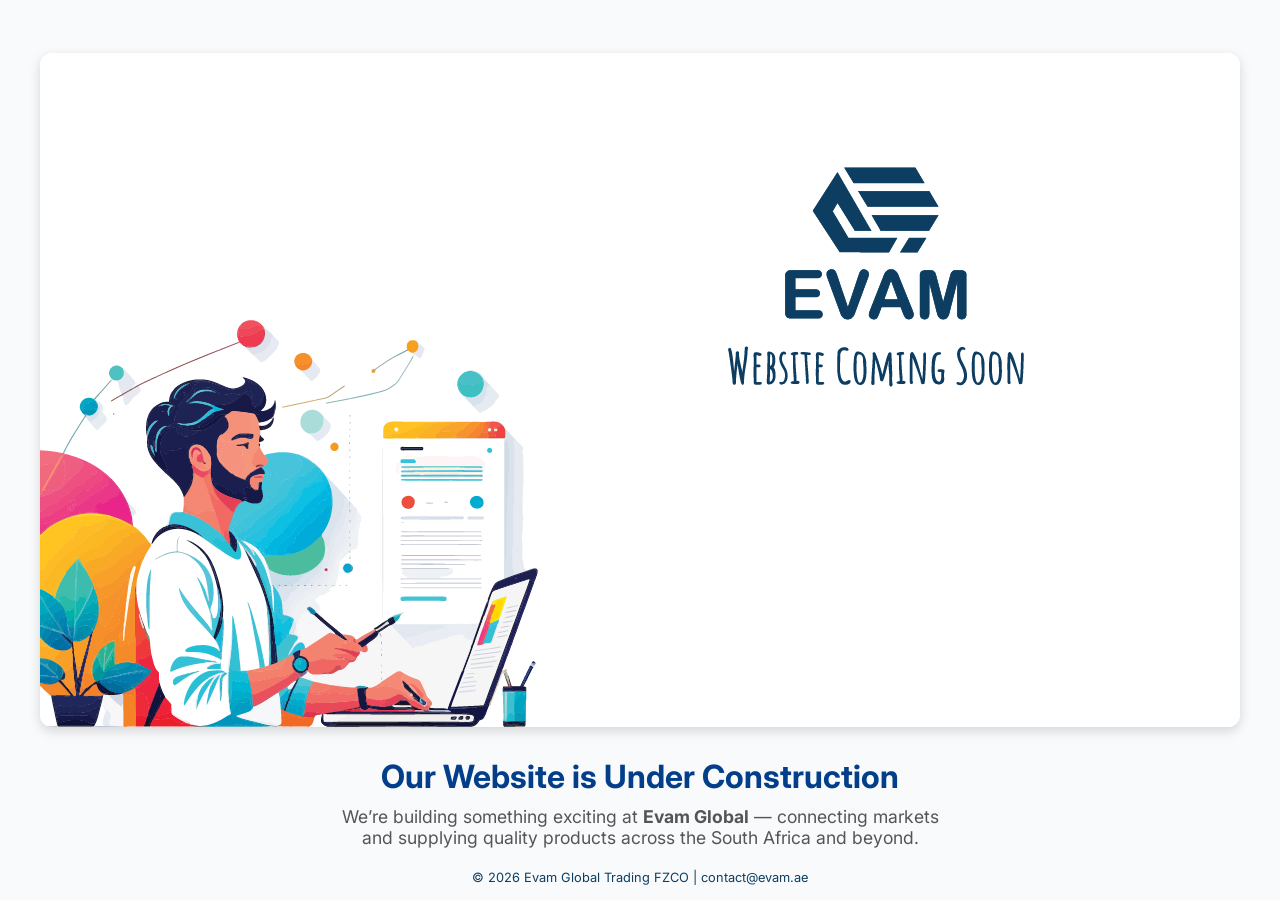
==== index.html @ 43807819 "Intial Commit" ====
<!DOCTYPE html>
<html lang="en">
<head>
  <meta charset="UTF-8">
  <meta name="viewport" content="width=device-width, initial-scale=1.0">
  <title>Evam Global | Website Under Construction</title>
  <meta name="description" content="Evam Global Trading LLC – A UAE-based company connecting global markets in household essentials, pet supplies, quartz materials, and smart learning solutions. Website coming soon.">
  <link href="https://fonts.googleapis.com/css2?family=Inter:wght@400;600;700&display=swap" rel="stylesheet">
  <style>
    * {
      margin: 0;
      padding: 0;
      box-sizing: border-box;
      font-family: 'Inter', sans-serif;
    }
    body, html {
      height: 100%;
      background-color: #f9fafb;
    }
    .container {
      display: flex;
      flex-direction: column;
      justify-content: center;
      align-items: center;
      height: 100%;
      text-align: center;
      padding: 20px;
    }
    .container img {
      max-width: 100%;
      height: auto;
      border-radius: 12px;
      box-shadow: 0 4px 12px rgba(0,0,0,0.15);
    }
    h1 {
      font-size: 2rem;
      color: #023e8a;
      margin-top: 30px;
      font-weight: 700;
    }
    p {
      font-size: 1.1rem;
      color: #555;
      margin-top: 10px;
      max-width: 600px;
    }
    footer {
      position: relative;
      bottom: 40px;
      width: 100%;
      text-align: center;
      color: #0d3e62;
      font-size: 0.8rem;
margin-top: 10px;		
    }
  </style>
</head>
<body>
  <div class="container">
    <img src="evam.png" alt="Evam Global Coming Soon">
    <h1>Our Website is Under Construction</h1>
    <p>We’re building something exciting at <strong>Evam Global</strong> — connecting markets and supplying quality products across the South Africa and beyond.</p>
  </div>
  <footer>
    © 2026 Evam Global Trading FZCO | contact@evam.ae
  </footer>
</body>
</html>
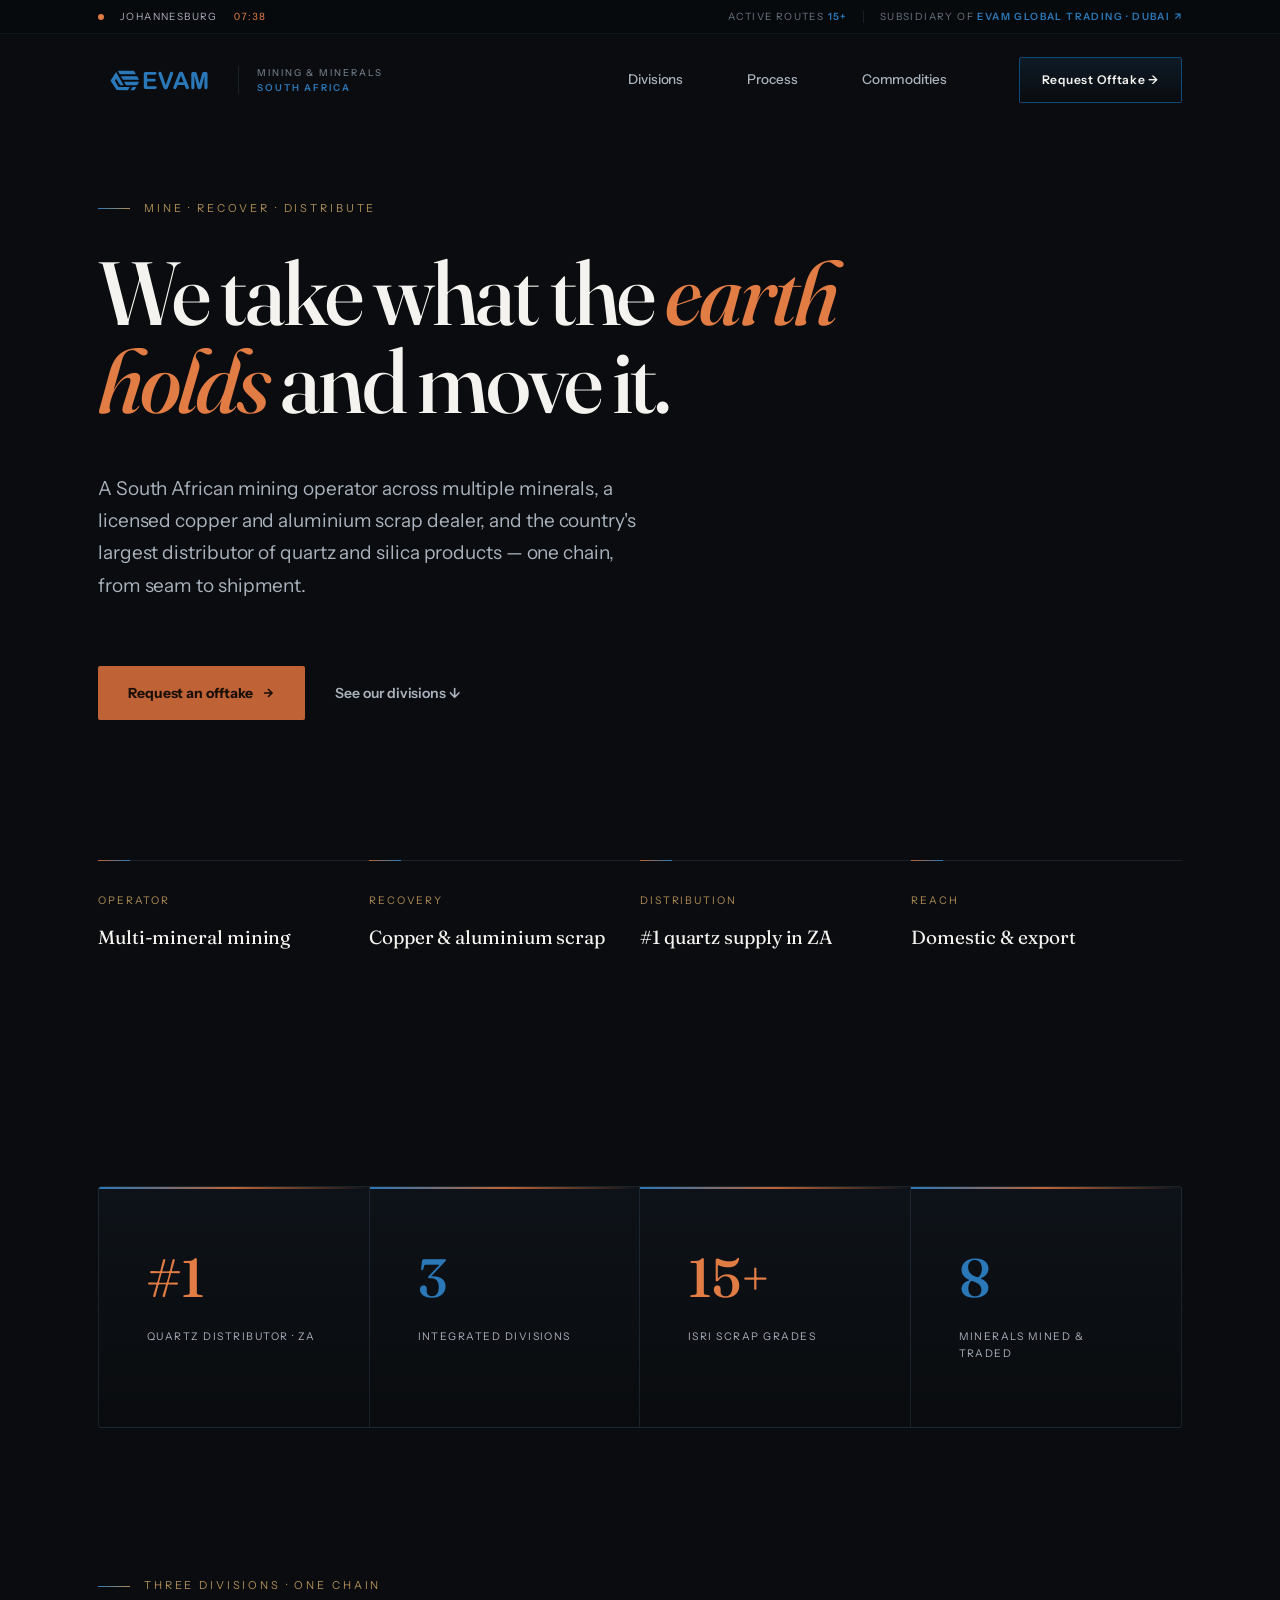
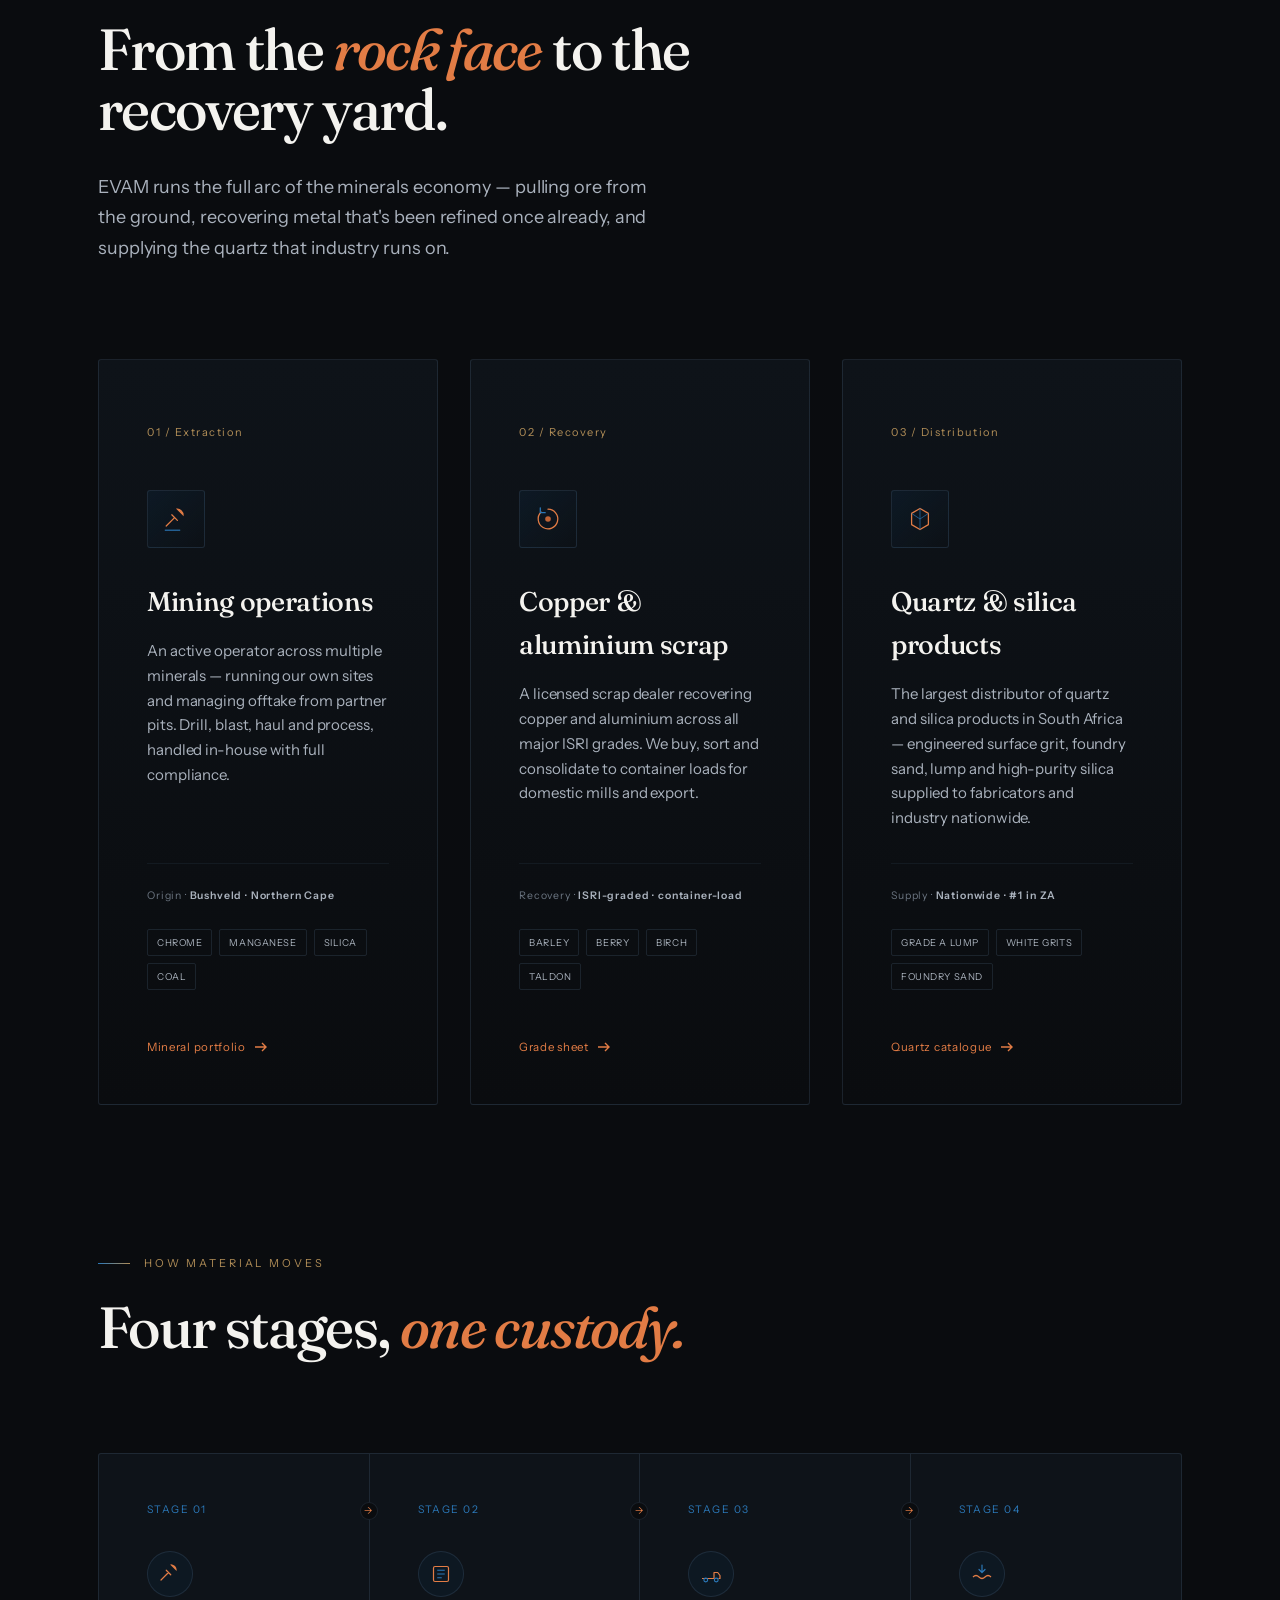
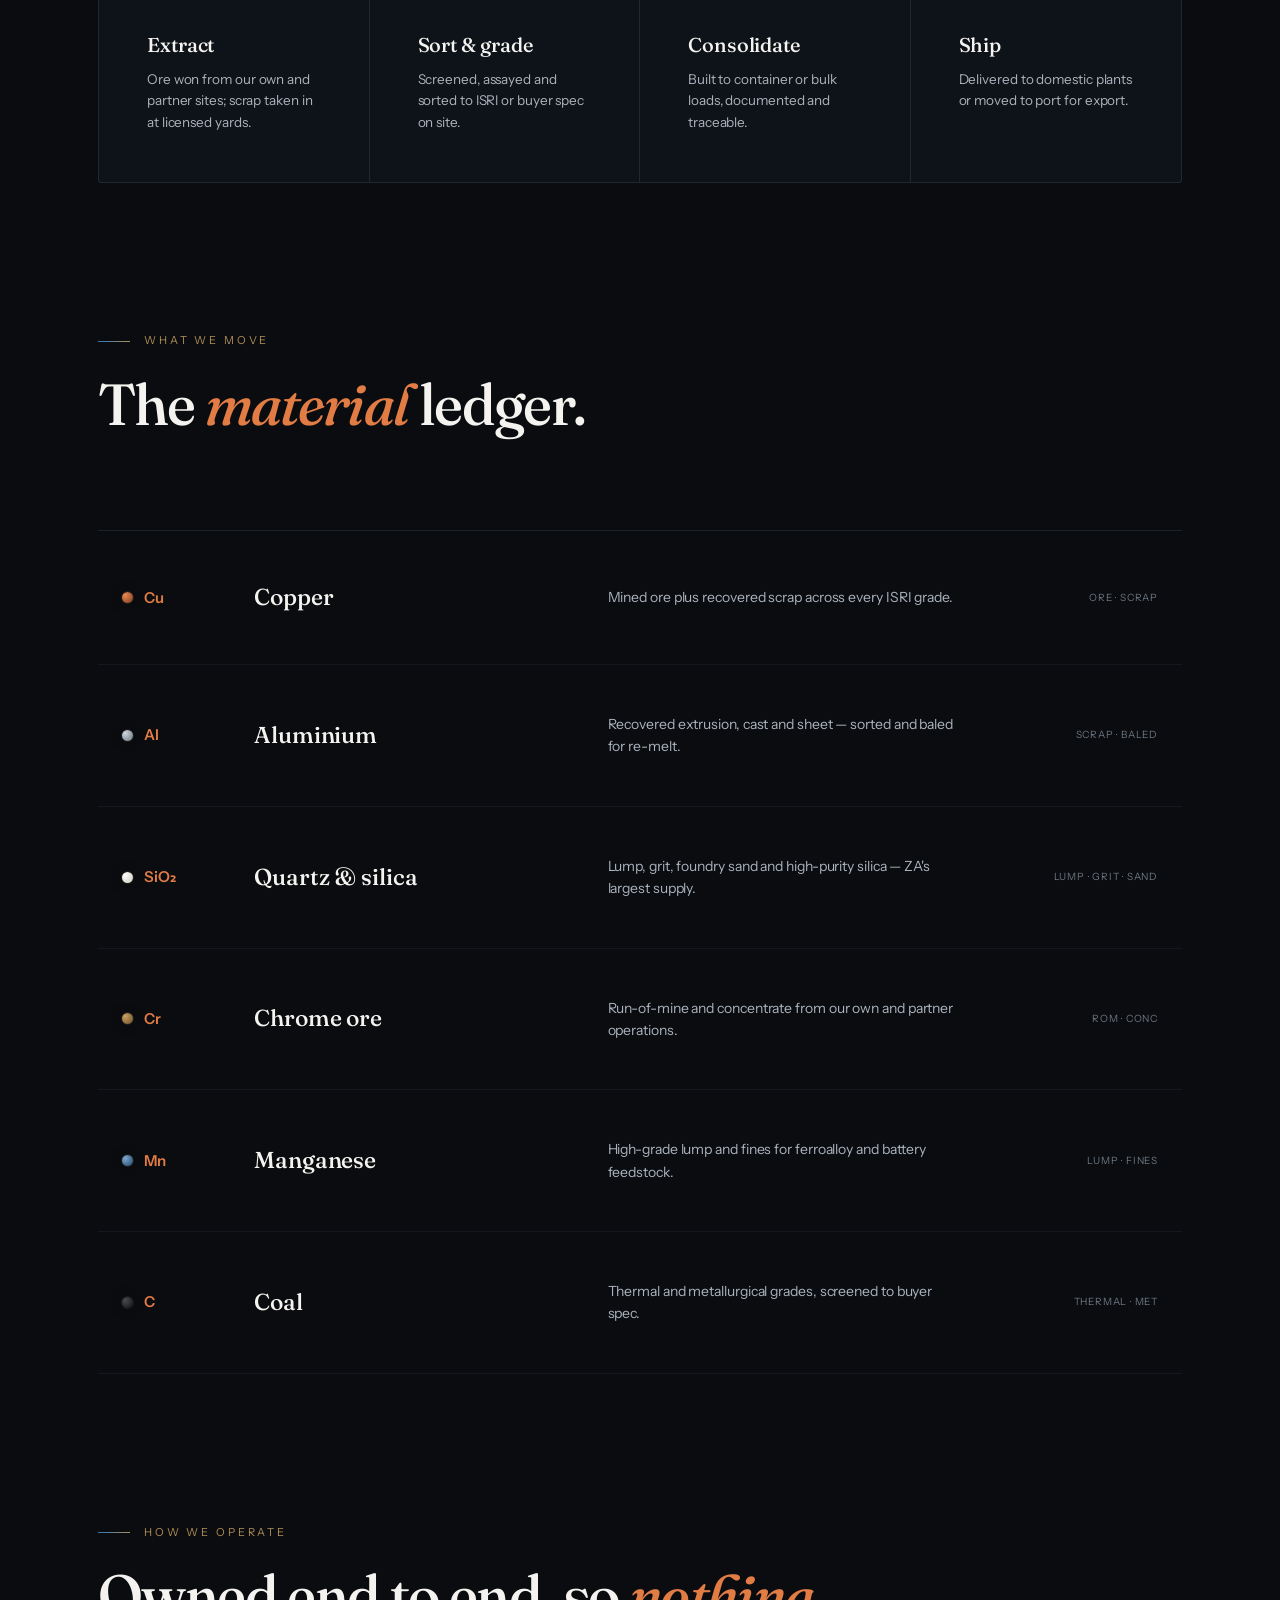
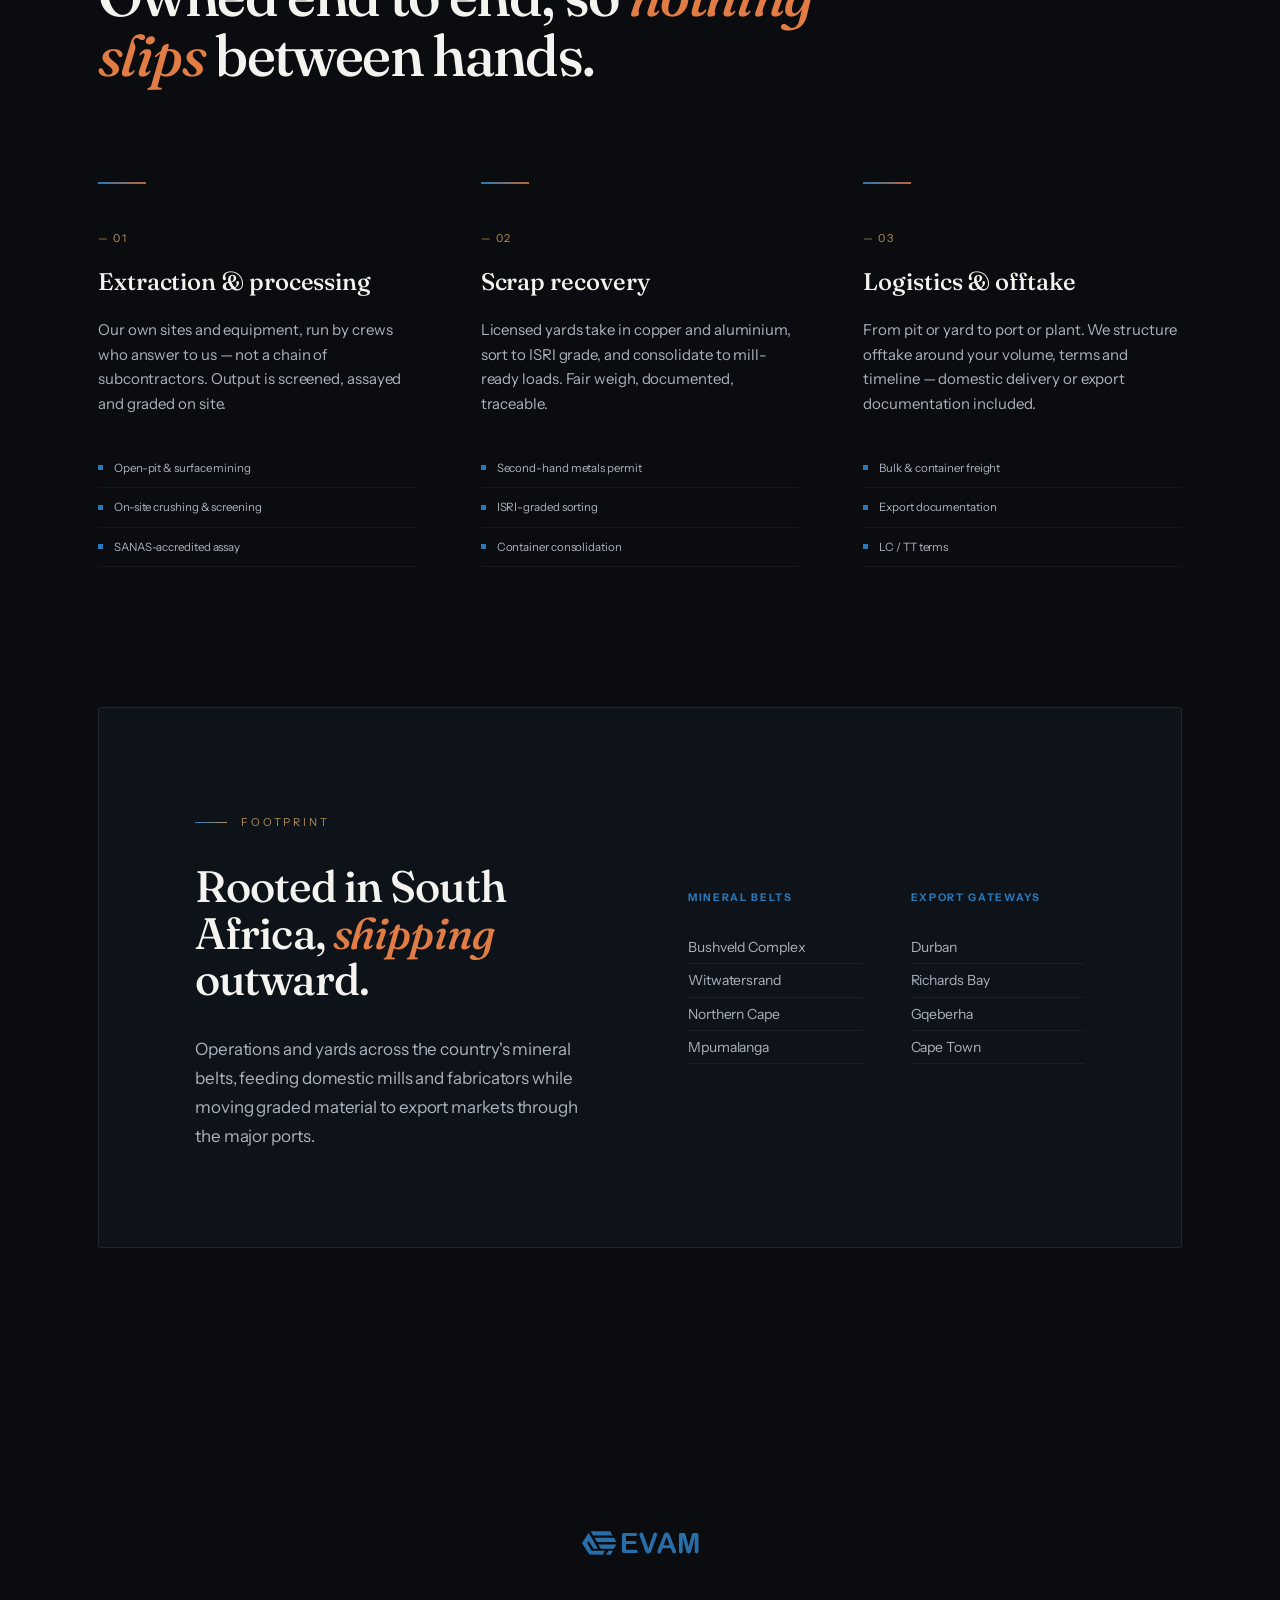
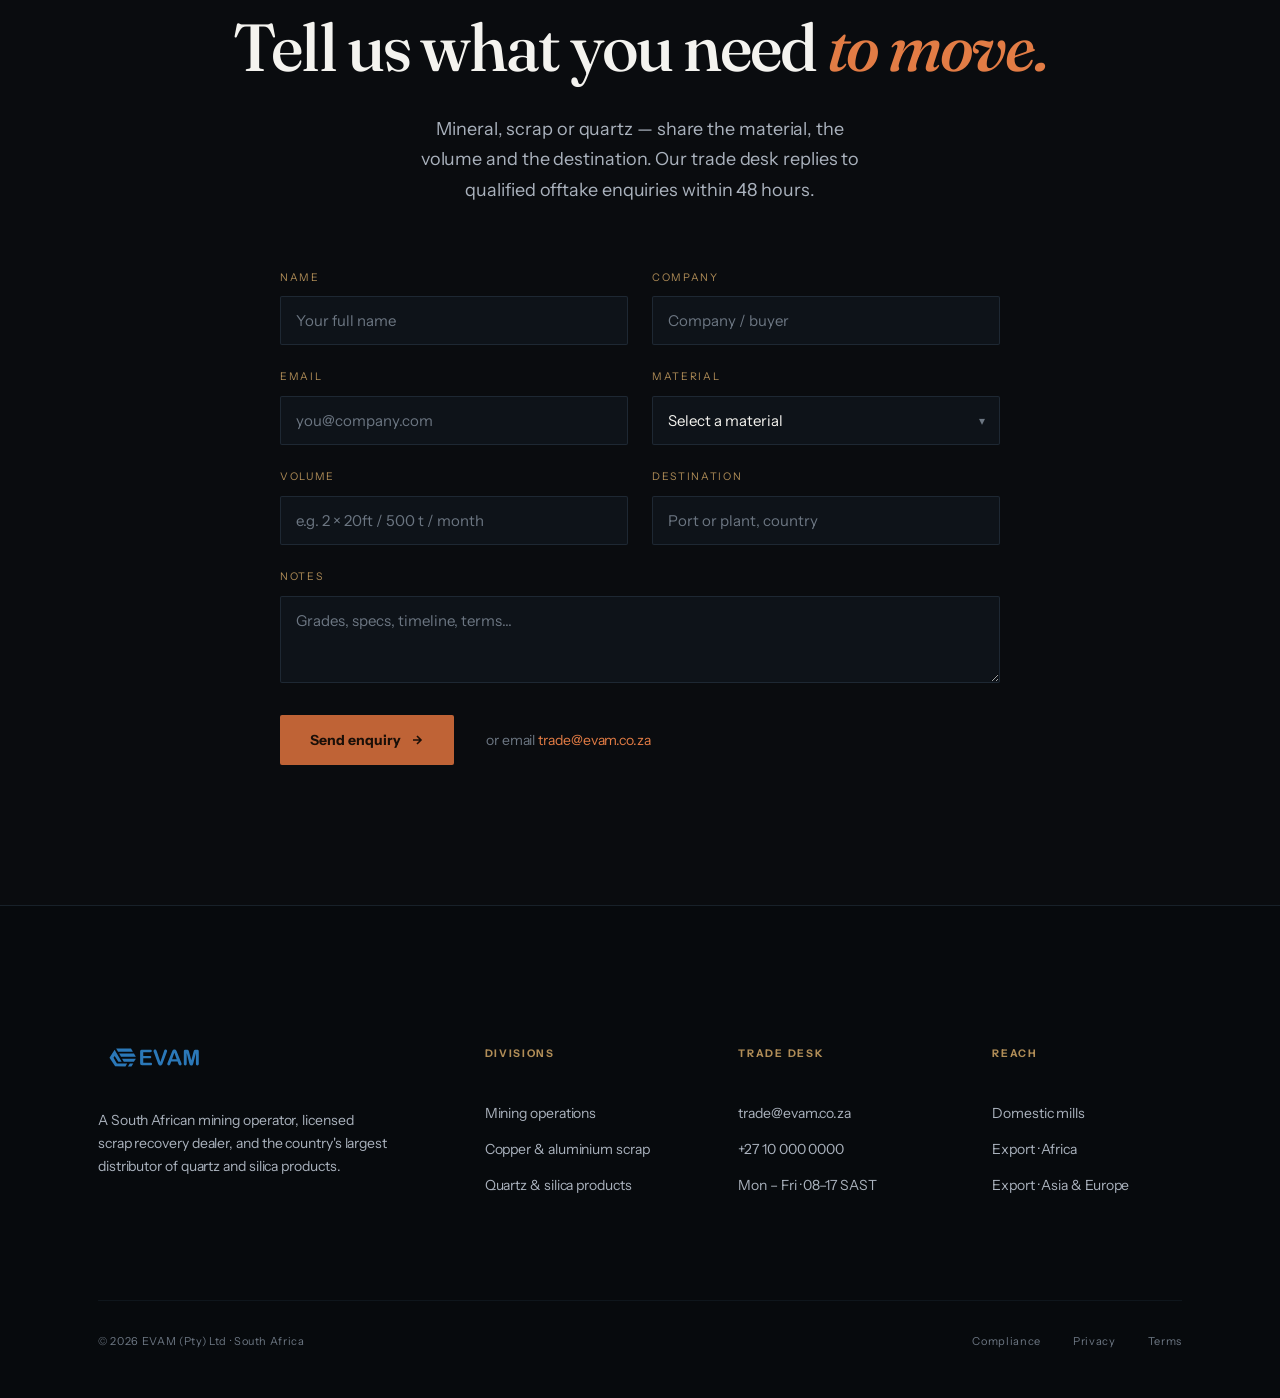
==== commit df7c98bd: "Added Code Given By Sunny" ====
--- a/index.html
+++ b/index.html
@@ -1,68 +1,603 @@
 <!DOCTYPE html>
 <html lang="en">
 <head>
-  <meta charset="UTF-8">
-  <meta name="viewport" content="width=device-width, initial-scale=1.0">
-  <title>Evam Global | Website Under Construction</title>
-  <meta name="description" content="Evam Global Trading LLC – A UAE-based company connecting global markets in household essentials, pet supplies, quartz materials, and smart learning solutions. Website coming soon.">
-  <link href="https://fonts.googleapis.com/css2?family=Inter:wght@400;600;700&display=swap" rel="stylesheet">
-  <style>
-    * {
-      margin: 0;
-      padding: 0;
-      box-sizing: border-box;
-      font-family: 'Inter', sans-serif;
-    }
-    body, html {
-      height: 100%;
-      background-color: #f9fafb;
-    }
-    .container {
-      display: flex;
-      flex-direction: column;
-      justify-content: center;
-      align-items: center;
-      height: 100%;
-      text-align: center;
-      padding: 20px;
-    }
-    .container img {
-      max-width: 100%;
-      height: auto;
-      border-radius: 12px;
-      box-shadow: 0 4px 12px rgba(0,0,0,0.15);
-    }
-    h1 {
-      font-size: 2rem;
-      color: #023e8a;
-      margin-top: 30px;
-      font-weight: 700;
-    }
-    p {
-      font-size: 1.1rem;
-      color: #555;
-      margin-top: 10px;
-      max-width: 600px;
-    }
-    footer {
-      position: relative;
-      bottom: 40px;
-      width: 100%;
-      text-align: center;
-      color: #0d3e62;
-      font-size: 0.8rem;
-margin-top: 10px;		
-    }
-  </style>
+<meta charset="UTF-8">
+<meta name="viewport" content="width=device-width, initial-scale=1.0">
+<meta name="description" content="EVAM — a South African mining operator across multiple minerals, copper & aluminium scrap dealer, and the country's largest distributor of quartz and silica products.">
+<title>EVAM — Earth, extracted. South African mining & minerals.</title>
+<link rel="preconnect" href="https://fonts.googleapis.com">
+<link rel="preconnect" href="https://fonts.gstatic.com" crossorigin>
+<link href="https://fonts.googleapis.com/css2?family=Instrument+Sans:ital,wght@0,400;0,500;0,600;0,700;1,400;1,500&family=Fraunces:ital,opsz,wght@0,9..144,400;0,9..144,500;0,9..144,600;1,9..144,400;1,9..144,500&display=swap" rel="stylesheet">
+<style>
+  :root{
+    --pitch:#0a0c0f;
+    --seam:#0e1319;
+    --seam-2:#121922;
+    --rock:#1b2530;
+    --navy:#0e4a7a;
+    --navy-bright:#2b78b8;
+    --navy-deep:#083860;
+    --copper:#bf6336;
+    --copper-bright:#e27c45;
+    --quartz:#f4f3ef;
+    --quartz-dim:#aab2bd;
+    --quartz-faint:#6c7682;
+    --gold:#b08d57;
+    --line:rgba(120,160,200,.15);
+    --line-soft:rgba(120,160,200,.08);
+    --s1:8px;--s2:16px;--s3:24px;--s4:32px;--s5:48px;--s6:64px;--s7:96px;--s8:140px;--s9:200px;
+    --rail:48px;--maxw:1180px;
+  }
+  *{margin:0;padding:0;box-sizing:border-box}
+  html{scroll-behavior:smooth;-webkit-text-size-adjust:100%}
+  body{
+    background:var(--pitch);color:var(--quartz);
+    font-family:'Instrument Sans',sans-serif;font-size:17px;line-height:1.6;letter-spacing:-.005em;
+    -webkit-font-smoothing:antialiased;overflow-x:hidden;
+  }
+  a{color:inherit;text-decoration:none}
+  ::selection{background:var(--copper);color:var(--pitch)}
+  .wrap{max-width:var(--maxw);margin:0 auto;padding:0 var(--rail)}
+  :focus-visible{outline:2px solid var(--navy-bright);outline-offset:3px}
+  .eyebrow{font-family:'Instrument Sans',sans-serif;font-size:11px;letter-spacing:.26em;text-transform:uppercase;color:var(--gold);display:inline-flex;align-items:center;gap:14px}
+  .eyebrow::before{content:"";width:32px;height:1px;background:linear-gradient(90deg,var(--navy-bright),var(--gold))}
+
+  /* ===== TOP STATUS BAR (echoes parent) ===== */
+  .statusbar{position:fixed;inset:0 0 auto 0;z-index:101;height:34px;background:#070a0d;border-bottom:1px solid var(--line-soft);display:flex;align-items:center}
+  .statusbar .wrap{display:flex;align-items:center;justify-content:space-between;width:100%}
+  .sb-l,.sb-r{display:flex;align-items:center;gap:var(--s2);font-family:'Instrument Sans',sans-serif;font-size:10px;letter-spacing:.14em;text-transform:uppercase;color:var(--quartz-faint)}
+  .sb-l .loc{color:var(--quartz-dim)}
+  .sb-l .clock{color:var(--copper-bright);letter-spacing:.1em;font-variant-numeric:tabular-nums;min-width:44px}
+  .sb-l .tz{color:var(--quartz-faint)}
+  .sb-l .dotlive{width:6px;height:6px;border-radius:50%;background:var(--copper-bright);box-shadow:0 0 0 0 rgba(226,124,69,.6);animation:pulse 2.4s infinite}
+  @keyframes pulse{0%{box-shadow:0 0 0 0 rgba(226,124,69,.5)}70%{box-shadow:0 0 0 6px rgba(226,124,69,0)}100%{box-shadow:0 0 0 0 rgba(226,124,69,0)}}
+  .sb-r b{color:var(--navy-bright);font-weight:600}
+  .sb-r .sep{width:1px;height:12px;background:var(--line)}
+  .sb-parent a{color:var(--quartz-dim);transition:color .2s}
+  .sb-parent a:hover{color:var(--copper-bright)}
+
+  /* ===== HEADER ===== */
+  header{position:fixed;inset:34px 0 auto 0;z-index:100;transition:background .4s,border-color .4s,box-shadow .4s;border-bottom:1px solid transparent}
+  header.scrolled{background:rgba(10,12,15,.7);backdrop-filter:blur(20px) saturate(140%);border-bottom-color:var(--line);box-shadow:0 8px 40px rgba(0,0,0,.4)}
+  .nav{display:flex;align-items:center;justify-content:space-between;height:92px}
+  .logo{display:flex;align-items:center;gap:18px}
+  .logo img,.logo .evam-logo{height:25px;width:auto;display:block;color:var(--navy-bright)}
+  .logo .divider{width:1px;height:28px;background:var(--line)}
+  .logo .tag{font-family:'Instrument Sans',sans-serif;font-size:9.5px;font-weight:500;color:var(--quartz-faint);letter-spacing:.2em;text-transform:uppercase;line-height:1.6}
+  .logo .tag b{color:var(--navy-bright);font-weight:600}
+  nav.links{display:flex;align-items:center;gap:var(--s6)}
+  nav.links a:not(.quote-btn){font-size:13.5px;font-weight:500;color:var(--quartz-dim);transition:color .2s;position:relative;padding:6px 0}
+  nav.links a:not(.quote-btn)::after{content:"";position:absolute;left:0;bottom:0;width:0;height:1.5px;background:linear-gradient(90deg,var(--navy-bright),var(--copper));transition:width .28s cubic-bezier(.2,.7,.2,1)}
+  nav.links a:not(.quote-btn):hover{color:var(--quartz)}
+  nav.links a:not(.quote-btn):hover::after{width:100%}
+  .quote-btn{margin-left:var(--s1);border:1px solid var(--navy);color:var(--quartz);background:linear-gradient(180deg,rgba(43,120,184,.14),transparent);padding:12px 22px;font-size:12px;font-weight:600;font-family:'Instrument Sans',sans-serif;letter-spacing:.06em;border-radius:2px;transition:all .25s}
+  .quote-btn:hover{border-color:var(--navy-bright);background:var(--navy);box-shadow:0 6px 26px rgba(14,74,122,.45)}
+  .burger{display:none;flex-direction:column;gap:5px;cursor:pointer;background:none;border:0;padding:8px}
+  .burger span{width:25px;height:2px;background:var(--quartz);transition:.3s}
+
+  /* ===== HERO ===== */
+  .hero{position:relative;padding:calc(126px + var(--s6)) 0 var(--s7);min-height:88vh;display:flex;align-items:center}
+  .hero .wrap{width:100%}
+  .hero-inner{max-width:900px}
+  h1.hero-title{font-family:'Fraunces',serif;font-weight:500;font-size:clamp(50px,7vw,104px);line-height:.98;letter-spacing:-.032em;margin-top:var(--s4);max-width:14ch}
+  h1.hero-title em{font-style:italic;color:var(--copper-bright)}
+  .hero-sub{margin-top:var(--s5);max-width:560px;color:var(--quartz-dim);font-size:19px;line-height:1.7}
+  .hero-cta{display:flex;gap:var(--s3);margin-top:var(--s6);flex-wrap:wrap;align-items:center}
+  .btn-solid{background:var(--copper);color:#1a0f08;padding:16px 30px;font-weight:700;font-size:14px;border-radius:2px;transition:.25s;display:inline-flex;gap:9px;align-items:center}
+  .btn-solid:hover{background:var(--copper-bright);transform:translateY(-2px);box-shadow:0 14px 34px rgba(191,99,54,.32)}
+  .btn-ghost{padding:16px 6px;font-weight:600;font-size:14px;color:var(--quartz-dim);transition:.25s}
+  .btn-ghost:hover{color:var(--quartz)}
+
+  /* ===== HERO META STRIP ===== */
+  .hero-meta{display:grid;grid-template-columns:repeat(4,1fr);gap:0;margin-top:var(--s8);border-top:1px solid var(--line)}
+  .hero-meta .hm{padding:var(--s4) var(--s4) 0 0;position:relative}
+  .hero-meta .hm::before{content:"";position:absolute;top:-1px;left:0;width:32px;height:1px;background:linear-gradient(90deg,var(--copper),var(--navy-bright))}
+  .hero-meta .hm-k{display:block;font-family:'Instrument Sans',sans-serif;font-size:10.5px;letter-spacing:.18em;text-transform:uppercase;color:var(--gold);margin-bottom:var(--s2)}
+  .hero-meta .hm-v{display:block;font-family:'Fraunces',serif;font-size:19px;color:var(--quartz);line-height:1.25}
+
+  /* ===== SECTION SYSTEM ===== */
+  section.block{padding:var(--s8) 0}
+  .sec-head{max-width:760px;margin-bottom:var(--s7)}
+  .sec-title{font-family:'Fraunces',serif;font-weight:500;font-size:clamp(34px,4.6vw,58px);line-height:1.04;letter-spacing:-.028em;margin-top:var(--s3)}
+  .sec-title em{font-style:italic;color:var(--copper-bright)}
+  .sec-intro{max-width:580px;color:var(--quartz-dim);margin-top:var(--s4);font-size:18px;line-height:1.7}
+
+  /* ===== STATS ===== */
+  .stats{display:grid;grid-template-columns:repeat(4,1fr);border:1px solid var(--line);border-radius:3px;overflow:hidden;background:linear-gradient(180deg,var(--seam),transparent)}
+  .stat{padding:var(--s6) var(--s5);border-right:1px solid var(--line);position:relative;overflow:hidden}
+  .stat:last-child{border-right:0}
+  .stat::after{content:"";position:absolute;left:0;top:0;width:100%;height:2px;background:linear-gradient(90deg,var(--navy-bright),var(--copper),transparent);transform:scaleX(0);transform-origin:left;transition:transform .7s}
+  .stat.in::after{transform:scaleX(1)}
+  .stat .n{font-family:'Fraunces',serif;font-size:54px;font-weight:500;line-height:1}
+  .stat:nth-child(odd) .n{color:var(--copper-bright)}
+  .stat:nth-child(even) .n{color:var(--navy-bright)}
+  .stat .lbl{font-family:'Instrument Sans',sans-serif;font-size:10.5px;letter-spacing:.14em;text-transform:uppercase;color:var(--quartz-dim);margin-top:var(--s3)}
+
+  /* ===== DIVISIONS ===== */
+  .divisions{display:grid;grid-template-columns:repeat(3,1fr);gap:var(--s4)}
+  .division{background:linear-gradient(180deg,var(--seam),var(--pitch));border:1px solid var(--line);border-radius:3px;padding:var(--s6) var(--s5) var(--s5);position:relative;transition:transform .4s,border-color .4s;display:flex;flex-direction:column;overflow:hidden}
+  .division>*{position:relative;z-index:1}
+  .division::before{content:"";position:absolute;inset:0;background:radial-gradient(circle at 82% -10%,rgba(14,74,122,.2),transparent 58%);opacity:0;transition:opacity .45s;z-index:0}
+  .division:hover{transform:translateY(-6px);border-color:rgba(43,120,184,.42)}
+  .division:hover::before{opacity:1}
+  .division .idx{font-family:'Instrument Sans',sans-serif;font-size:11px;color:var(--gold);letter-spacing:.14em}
+  .division .icon{margin:var(--s5) 0 var(--s4);width:58px;height:58px;border:1px solid var(--line);border-radius:3px;display:flex;align-items:center;justify-content:center;background:linear-gradient(135deg,rgba(14,74,122,.14),transparent)}
+  .division h3{font-family:'Fraunces',serif;font-weight:500;font-size:27px;letter-spacing:-.012em;margin-bottom:var(--s2)}
+  .division p{color:var(--quartz-dim);font-size:15px;flex:1;line-height:1.65}
+  .division .meta{margin-top:var(--s4);font-family:'Instrument Sans',sans-serif;font-size:10.5px;letter-spacing:.08em;color:var(--quartz-faint);padding-top:var(--s3);border-top:1px solid var(--line-soft)}
+  .division .meta b{color:var(--quartz-dim);font-weight:600}
+  .division .tags{display:flex;flex-wrap:wrap;gap:7px;margin-top:var(--s3)}
+  .division .tags span{font-family:'Instrument Sans',sans-serif;font-size:9.5px;letter-spacing:.06em;color:var(--quartz-dim);border:1px solid var(--line);padding:5px 9px;text-transform:uppercase;border-radius:2px}
+  .division .more{margin-top:var(--s5);font-family:'Instrument Sans',sans-serif;font-size:11.5px;color:var(--copper-bright);letter-spacing:.06em;display:inline-flex;gap:8px;align-items:center}
+  .division:hover .more{gap:14px}
+
+  /* ===== PROCESS ===== */
+  .process{display:grid;grid-template-columns:repeat(4,1fr);border:1px solid var(--line);border-radius:3px;overflow:hidden;background:var(--seam)}
+  .pstep{padding:var(--s5);border-right:1px solid var(--line);position:relative}
+  .pstep:last-child{border-right:0}
+  .pstep .pnum{font-family:'Instrument Sans',sans-serif;font-size:10.5px;color:var(--navy-bright);letter-spacing:.14em;margin-bottom:var(--s4)}
+  .pstep .picon{width:46px;height:46px;border-radius:50%;border:1px solid var(--line);display:flex;align-items:center;justify-content:center;margin-bottom:var(--s4);background:rgba(14,74,122,.1)}
+  .pstep h4{font-family:'Fraunces',serif;font-weight:500;font-size:20px;margin-bottom:var(--s1)}
+  .pstep p{color:var(--quartz-dim);font-size:13.5px;line-height:1.6}
+  .pstep .arr{position:absolute;right:-9px;top:var(--s5);width:18px;height:18px;background:var(--pitch);border:1px solid var(--line);border-radius:50%;display:flex;align-items:center;justify-content:center;z-index:3;color:var(--copper-bright);font-size:10px}
+
+  /* ===== COMMODITY LEDGER ===== */
+  .comm{border-top:1px solid var(--line)}
+  .comm-row{display:grid;grid-template-columns:84px 1.3fr 1.5fr 150px;gap:var(--s5);align-items:center;padding:var(--s5) var(--s3);border-bottom:1px solid var(--line-soft);transition:padding-left .3s,background .3s;position:relative}
+  .comm-row::before{content:"";position:absolute;left:0;top:0;bottom:0;width:2px;background:linear-gradient(180deg,var(--navy-bright),var(--copper));transform:scaleY(0);transition:transform .3s}
+  .comm-row:hover{padding-left:var(--s5);background:linear-gradient(90deg,rgba(14,74,122,.1),transparent 72%)}
+  .comm-row:hover::before{transform:scaleY(1)}
+  .comm-row .sym{font-family:'Instrument Sans',sans-serif;font-weight:600;font-size:15px;color:var(--copper-bright);display:flex;align-items:center;gap:11px}
+  .comm-row .dot{width:11px;height:11px;border-radius:50%;flex:none;box-shadow:0 0 0 1px rgba(255,255,255,.08),0 0 12px rgba(0,0,0,.4)}
+  .comm-row .nm{font-family:'Fraunces',serif;font-size:23px;font-weight:500}
+  .comm-row .desc{color:var(--quartz-dim);font-size:14px}
+  .comm-row .form{font-family:'Instrument Sans',sans-serif;font-size:10px;color:var(--quartz-faint);text-align:right;letter-spacing:.08em}
+
+  /* ===== CAPABILITIES ===== */
+  .caps{display:grid;grid-template-columns:repeat(3,1fr);gap:var(--s6)}
+  .cap{position:relative;padding-top:var(--s5)}
+  .cap::before{content:"";position:absolute;top:0;left:0;width:48px;height:2px;background:linear-gradient(90deg,var(--navy-bright),var(--copper))}
+  .cap .num{font-family:'Instrument Sans',sans-serif;font-size:11px;color:var(--gold);margin-bottom:var(--s2);letter-spacing:.14em}
+  .cap h4{font-family:'Fraunces',serif;font-weight:500;font-size:24px;margin-bottom:var(--s2)}
+  .cap p{color:var(--quartz-dim);font-size:15px;line-height:1.65}
+  .cap ul{list-style:none;margin-top:var(--s4)}
+  .cap li{font-family:'Instrument Sans',sans-serif;font-size:11.5px;color:var(--quartz-dim);padding:10px 0;border-bottom:1px solid var(--line-soft);display:flex;gap:11px;align-items:center}
+  .cap li::before{content:"";width:5px;height:5px;background:var(--navy-bright);flex:none}
+
+  /* ===== FOOTPRINT ===== */
+  .footprint{border:1px solid var(--line);border-radius:3px;background:var(--seam);padding:var(--s7);display:grid;grid-template-columns:1fr 1fr;gap:var(--s7);position:relative;overflow:hidden}
+  .footprint h3{font-family:'Fraunces',serif;font-weight:500;font-size:clamp(28px,3.6vw,44px);line-height:1.06;letter-spacing:-.02em}
+  .footprint h3 em{font-style:italic;color:var(--copper-bright)}
+  .footprint p{color:var(--quartz-dim);margin-top:var(--s4);max-width:420px;line-height:1.7}
+  .regions{display:grid;grid-template-columns:1fr 1fr;gap:var(--s5);align-content:center}
+  .region b{display:block;font-family:'Instrument Sans',sans-serif;font-size:10.5px;letter-spacing:.16em;text-transform:uppercase;color:var(--navy-bright);margin-bottom:var(--s3)}
+  .region span{display:block;color:var(--quartz-dim);font-size:14px;padding:5px 0;border-bottom:1px solid var(--line-soft)}
+
+  /* ===== CTA ===== */
+  .cta-final{text-align:center;padding:var(--s8) 0;position:relative}
+  .cta-final img,.cta-final .evam-logo{height:30px;margin-bottom:var(--s5);opacity:.92;color:var(--navy-bright)}
+  .cta-final h2{font-family:'Fraunces',serif;font-weight:500;font-size:clamp(38px,5.2vw,72px);line-height:1.02;letter-spacing:-.032em}
+  .cta-final h2 em{font-style:italic;color:var(--copper-bright)}
+  .cta-final p{color:var(--quartz-dim);max-width:470px;margin:var(--s4) auto var(--s6);font-size:18px;line-height:1.7}
+  /* ===== OFFTAKE FORM ===== */
+  .offtake-form{max-width:720px;margin:0 auto;text-align:left}
+  .ff-row{display:grid;grid-template-columns:1fr 1fr;gap:var(--s3);margin-bottom:var(--s3)}
+  .ff{display:flex;flex-direction:column}
+  .ff-full{margin-bottom:var(--s3)}
+  .ff label{font-family:'Instrument Sans',sans-serif;font-size:10.5px;letter-spacing:.16em;text-transform:uppercase;color:var(--gold);margin-bottom:10px}
+  .ff input,.ff select,.ff textarea{background:var(--seam);border:1px solid var(--line);border-radius:2px;padding:14px 15px;color:var(--quartz);font-family:'Instrument Sans',sans-serif;font-size:15px;transition:border-color .2s,background .2s;width:100%;resize:vertical}
+  .ff input::placeholder,.ff textarea::placeholder{color:var(--quartz-faint)}
+  .ff input:focus,.ff select:focus,.ff textarea:focus{outline:none;border-color:var(--navy-bright);background:var(--seam-2)}
+  .ff input:user-invalid,.ff select:user-invalid{border-color:rgba(191,99,54,.6)}
+  .ff-select{position:relative}
+  .ff-select::after{content:"▾";position:absolute;right:15px;top:50%;transform:translateY(-50%);color:var(--quartz-faint);pointer-events:none;font-size:12px}
+  .ff select{appearance:none;-webkit-appearance:none;cursor:pointer}
+  .ff select option{background:var(--seam);color:var(--quartz)}
+  .ff-actions{display:flex;align-items:center;gap:var(--s4);margin-top:var(--s4);flex-wrap:wrap}
+  .ff-actions .btn-solid{border:0;cursor:pointer;font-family:'Instrument Sans',sans-serif}
+  .ff-alt{font-size:14px;color:var(--quartz-faint)}
+  .ff-alt a{color:var(--copper-bright);border-bottom:1px solid transparent;transition:border-color .2s}
+  .ff-alt a:hover{border-color:var(--copper-bright)}
+  .ff-success{margin-top:var(--s4);padding:14px 16px;border:1px solid rgba(43,120,184,.4);background:rgba(14,74,122,.14);border-radius:2px;color:var(--quartz);font-size:14.5px;max-width:none;text-align:left}
+
+  /* ===== FOOTER ===== */
+  footer{border-top:1px solid var(--line);background:#070a0d;padding:var(--s8) 0 var(--s5)}
+  .foot-grid{display:grid;grid-template-columns:1.7fr 1fr 1fr 1fr;gap:var(--s6)}
+  .foot-brand img,.foot-brand .evam-logo{height:23px;margin-bottom:var(--s4);color:var(--navy-bright)}
+  .foot-brand p{color:var(--quartz-dim);font-size:14px;max-width:290px;line-height:1.65}
+  .foot-col h5{font-family:'Instrument Sans',sans-serif;font-size:10.5px;letter-spacing:.16em;text-transform:uppercase;color:var(--gold);margin-bottom:var(--s4)}
+  .foot-col a,.foot-col span{display:block;color:var(--quartz-dim);font-size:14px;padding:7px 0;transition:color .2s}
+  .foot-col a:hover{color:var(--navy-bright)}
+  .foot-bottom{display:flex;justify-content:space-between;align-items:center;margin-top:var(--s7);padding-top:var(--s4);border-top:1px solid var(--line-soft);font-family:'Instrument Sans',sans-serif;font-size:11px;color:var(--quartz-faint);letter-spacing:.06em}
+  .foot-bottom div{display:flex;gap:var(--s4)}
+  .foot-bottom a:hover{color:var(--navy-bright)}
+
+  .reveal{opacity:0;transform:translateY(30px);transition:opacity .85s cubic-bezier(.2,.7,.2,1),transform .85s cubic-bezier(.2,.7,.2,1)}
+  .reveal.in{opacity:1;transform:none}
+  /* staggered row/card reveal */
+  .reveal.stagger{opacity:1;transform:none}
+  .stagger > *{opacity:0;transform:translateY(22px);transition:opacity .7s cubic-bezier(.2,.7,.2,1),transform .7s cubic-bezier(.2,.7,.2,1)}
+  .stagger.in > *{opacity:1;transform:none}
+  .stagger.in > *:nth-child(1){transition-delay:.00s}
+  .stagger.in > *:nth-child(2){transition-delay:.09s}
+  .stagger.in > *:nth-child(3){transition-delay:.18s}
+  .stagger.in > *:nth-child(4){transition-delay:.27s}
+  .stagger.in > *:nth-child(5){transition-delay:.36s}
+  .stagger.in > *:nth-child(6){transition-delay:.45s}
+  .stagger.in > *:nth-child(7){transition-delay:.54s}
+  .stagger.in > *:nth-child(8){transition-delay:.63s}
+
+  @media (max-width:980px){
+    :root{--rail:24px}
+    nav.links{position:fixed;inset:74px 0 auto 0;background:rgba(10,12,15,.98);backdrop-filter:blur(20px);flex-direction:column;gap:0;padding:var(--s2) var(--rail) var(--s5);border-bottom:1px solid var(--line);transform:translateY(-130%);transition:transform .35s;align-items:stretch}
+    nav.links.open{transform:none}
+    nav.links a:not(.quote-btn){padding:17px 0;border-bottom:1px solid var(--line-soft);font-size:16px}
+    nav.links a:not(.quote-btn)::after{display:none}
+    .quote-btn{margin-left:0;text-align:center;margin-top:var(--s3)}
+    .burger{display:flex}
+    .nav{height:74px}
+    .statusbar{height:28px}
+    .statusbar .sb-l .fy,.statusbar .sb-r .grades{display:none}
+    .sb-l,.sb-r{font-size:9px;gap:var(--s2)}
+    header{inset:28px 0 auto 0}
+    nav.links{inset:102px 0 auto 0}
+    .logo .tag,.logo .divider{display:none}
+    .hero{padding-top:calc(74px + var(--s6));padding-bottom:var(--s7);min-height:auto}
+    .hero-meta{grid-template-columns:1fr 1fr;gap:var(--s3) var(--s2);margin-top:var(--s6)}
+    .hero-meta .hm{padding-top:var(--s3)}
+    section.block{padding:var(--s7) 0}
+    .stats{grid-template-columns:1fr 1fr}
+    .stat:nth-child(2){border-right:0}.stat:nth-child(1),.stat:nth-child(2){border-bottom:1px solid var(--line)}
+    .divisions{grid-template-columns:1fr}
+    .process{grid-template-columns:1fr 1fr}.pstep:nth-child(2){border-right:0}.pstep:nth-child(1),.pstep:nth-child(2){border-bottom:1px solid var(--line)}.pstep .arr{display:none}
+    .caps{grid-template-columns:1fr}
+    .footprint{grid-template-columns:1fr;padding:var(--s5) var(--s4)}
+    .comm-row{grid-template-columns:64px 1fr;gap:var(--s3)}.comm-row .desc,.comm-row .form{display:none}
+    .foot-grid{grid-template-columns:1fr 1fr}
+    .ff-row{grid-template-columns:1fr;gap:var(--s3)}
+    .foot-bottom{flex-direction:column;gap:var(--s2);text-align:center}
+  }
+  @media (prefers-reduced-motion:reduce){
+    .reveal{transition:none;opacity:1;transform:none}.stagger > *{transition:none;opacity:1;transform:none}html{scroll-behavior:auto}
+  }
+</style>
 </head>
 <body>
-  <div class="container">
-    <img src="evam.png" alt="Evam Global Coming Soon">
-    <h1>Our Website is Under Construction</h1>
-    <p>We’re building something exciting at <strong>Evam Global</strong> — connecting markets and supplying quality products across the South Africa and beyond.</p>
-  </div>
-  <footer>
-    © 2026 Evam Global Trading FZCO | contact@evam.ae
-  </footer>
+
+<div class="statusbar">
+  <div class="wrap">
+    <div class="sb-l">
+      <span class="dotlive"></span><span class="loc">Johannesburg</span><span class="clock" id="clock">--:--</span>
+    </div>
+    <div class="sb-r sb-parent">
+      <span class="grades">Active routes <b>15+</b></span>
+      <span class="sep grades"></span>
+      <span>Subsidiary of <a href="https://www.evam.ae" target="_blank" rel="noopener"><b>Evam Global Trading · Dubai ↗</b></a></span>
+    </div>
+  </div>
+</div>
+
+<header id="hdr">
+  <div class="wrap nav">
+    <a href="#top" class="logo" aria-label="EVAM home">
+      <svg class="evam-logo" viewBox="0 0 205 42" height="25" role="img" aria-label="EVAM" xmlns="http://www.w3.org/2000/svg"><polygon points="60.32 4.72 63.76 10.54 36.67 10.54 33.14 4.72" fill="currentColor"/><polygon points="65.69 13.79 69.13 19.62 42.05 19.62 38.52 13.79" fill="currentColor"/><polygon points="43.78 23.12 47.14 28.94 65.6 28.94 69.13 23.12" fill="currentColor"/><polygon points="64.43 31.88 61.11 37.28 54.7 37.28 58.04 31.88" fill="currentColor"/><polygon points="53.22 31.88 34.52 31.88 28.35 21.49 30.38 18.06 37.16 28.94 43.24 28.94 30.35 6.68 20.96 21.31 31.3 37.13 50.12 37.28" fill="currentColor"/><path d="M95.57,11.28h-12.92v6.94h11.9c.88,0,1.53.2,1.96.59.43.39.65.91.65,1.55s-.21,1.17-.64,1.57c-.43.4-1.08.61-1.97.61h-11.9v8.04h13.37c.9,0,1.58.21,2.04.63.46.42.69.97.69,1.67s-.23,1.21-.69,1.63c-.46.42-1.14.63-2.04.63h-15.59c-1.25,0-2.15-.28-2.69-.83-.55-.55-.82-1.45-.82-2.68V10.37c0-.82.12-1.5.37-2.02.24-.52.63-.9,1.15-1.14.52-.24,1.19-.36,2-.36h15.14c.91,0,1.59.2,2.04.61.44.41.67.94.67,1.59s-.22,1.21-.67,1.61c-.44.4-1.12.61-2.04.61Z" fill="currentColor"/><path d="M107.49,10.14l6.41,18.96,6.43-19.1c.33-1,.59-1.7.75-2.09.17-.39.44-.75.83-1.06.39-.31.91-.47,1.58-.47.49,0,.94.12,1.36.37.42.24.75.57.98.97.24.41.36.81.36,1.23,0,.28-.04.59-.12.92s-.17.65-.29.96c-.12.32-.23.64-.35.97l-6.86,18.48c-.24.71-.49,1.38-.73,2.02-.25.64-.53,1.2-.85,1.68s-.75.88-1.28,1.19c-.54.31-1.19.46-1.96.46s-1.43-.15-1.96-.45c-.54-.3-.97-.7-1.29-1.2-.33-.5-.61-1.06-.86-1.69-.24-.63-.49-1.3-.73-2.01l-6.74-18.33c-.12-.33-.23-.66-.36-.98s-.23-.67-.31-1.04c-.08-.37-.13-.69-.13-.95,0-.66.26-1.25.79-1.79.53-.54,1.19-.81,1.99-.81.98,0,1.67.3,2.08.9s.82,1.55,1.25,2.86Z" fill="currentColor"/><path d="M146.63,31.94l-1.35-3.55h-11.51l-1.35,3.63c-.53,1.41-.98,2.37-1.35,2.86-.37.49-.99.74-1.83.74-.72,0-1.36-.26-1.91-.79-.55-.53-.83-1.13-.83-1.79,0-.39.06-.78.19-1.2.13-.41.34-.98.64-1.72l7.24-18.37c.21-.53.45-1.16.74-1.9.29-.74.6-1.35.93-1.84.33-.49.76-.88,1.29-1.19.53-.3,1.19-.45,1.98-.45s1.46.15,2,.45c.53.3.97.69,1.29,1.17.33.48.61.99.83,1.53.23.55.51,1.28.86,2.19l7.4,18.25c.58,1.39.87,2.4.87,3.03s-.27,1.26-.82,1.8c-.55.55-1.21.82-1.98.82-.45,0-.84-.08-1.16-.24-.32-.16-.59-.38-.81-.66-.22-.28-.45-.7-.71-1.27-.25-.57-.47-1.08-.65-1.51ZM135.27,24.09h8.46l-4.27-11.67-4.19,11.67Z" fill="currentColor"/><path d="M166.53,30.88l-4.54-18.02v19.52c0,1.08-.24,1.89-.72,2.43s-1.12.81-1.92.81-1.4-.27-1.89-.8-.73-1.35-.73-2.44V10c0-1.23.32-2.07.97-2.5.64-.43,1.51-.65,2.61-.65h1.78c1.07,0,1.84.1,2.33.29s.84.54,1.07,1.04c.23.5.5,1.32.79,2.45l4.11,15.49,4.11-15.49c.3-1.13.56-1.95.79-2.45.23-.5.59-.85,1.07-1.04s1.26-.29,2.33-.29h1.78c1.09,0,1.96.22,2.61.65s.97,1.26.97,2.5v22.38c0,1.08-.24,1.89-.72,2.43s-1.13.81-1.94.81c-.76,0-1.38-.27-1.87-.81s-.73-1.35-.73-2.43V12.86l-4.54,18.02c-.3,1.17-.54,2.03-.72,2.58-.19.55-.53,1.04-1.03,1.5-.5.45-1.2.68-2.09.68-.67,0-1.24-.14-1.7-.43-.46-.29-.82-.66-1.08-1.11s-.46-.95-.61-1.5c-.15-.55-.3-1.12-.45-1.71Z" fill="currentColor"/></svg>
+      <span class="divider"></span>
+      <span class="tag">Mining &amp; Minerals<br><b>South Africa</b></span>
+    </a>
+    <nav class="links" id="navlinks">
+      <a href="#divisions">Divisions</a>
+      <a href="#process">Process</a>
+      <a href="#commodities">Commodities</a>
+      <a href="#contact" class="quote-btn">Request Offtake →</a>
+    </nav>
+    <button class="burger" id="burger" aria-label="Toggle menu" aria-expanded="false"><span></span><span></span><span></span></button>
+  </div>
+</header>
+
+<section class="hero" id="top">
+  <div class="wrap">
+    <div class="hero-inner">
+      <span class="eyebrow reveal">Mine · Recover · Distribute</span>
+      <h1 class="hero-title reveal">We take what the <em>earth holds</em> and move it.</h1>
+      <p class="hero-sub reveal">A South African mining operator across multiple minerals, a licensed copper and aluminium scrap dealer, and the country's largest distributor of quartz and silica products — one chain, from seam to shipment.</p>
+      <div class="hero-cta reveal">
+        <a href="#contact" class="btn-solid">Request an offtake
+          <svg width="14" height="14" viewBox="0 0 14 14" fill="none"><path d="M3 7h8M7 3l4 4-4 4" stroke="currentColor" stroke-width="1.6"/></svg>
+        </a>
+        <a href="#divisions" class="btn-ghost">See our divisions ↓</a>
+      </div>
+    </div>
+    <div class="hero-meta reveal">
+      <div class="hm"><span class="hm-k">Operator</span><span class="hm-v">Multi-mineral mining</span></div>
+      <div class="hm"><span class="hm-k">Recovery</span><span class="hm-v">Copper &amp; aluminium scrap</span></div>
+      <div class="hm"><span class="hm-k">Distribution</span><span class="hm-v">#1 quartz supply in ZA</span></div>
+      <div class="hm"><span class="hm-k">Reach</span><span class="hm-v">Domestic &amp; export</span></div>
+    </div>
+  </div>
+</section>
+<!-- gem_removed -->
+
+<section class="block" style="padding-bottom:0">
+  <div class="wrap">
+    <div class="stats reveal stagger">
+      <div class="stat"><div class="n">#1</div><div class="lbl">Quartz distributor · ZA</div></div>
+      <div class="stat"><div class="n">3</div><div class="lbl">Integrated divisions</div></div>
+      <div class="stat"><div class="n">15+</div><div class="lbl">ISRI scrap grades</div></div>
+      <div class="stat"><div class="n">8</div><div class="lbl">Minerals mined &amp; traded</div></div>
+    </div>
+  </div>
+</section>
+
+<section class="block" id="divisions">
+  <div class="wrap">
+    <div class="sec-head reveal">
+      <span class="eyebrow">Three divisions · one chain</span>
+      <h2 class="sec-title">From the <em>rock face</em> to the recovery yard.</h2>
+      <p class="sec-intro">EVAM runs the full arc of the minerals economy — pulling ore from the ground, recovering metal that's been refined once already, and supplying the quartz that industry runs on.</p>
+    </div>
+    <div class="divisions reveal stagger">
+      <div class="division reveal">
+        <span class="idx">01 / Extraction</span>
+        <div class="icon">
+          <svg width="28" height="28" viewBox="0 0 40 40" fill="none"><path d="M6 30 L18 18 M14 14 l8 8 M22 6 c4 0 8 4 8 8 l-8 -8z" stroke="var(--copper-bright)" stroke-width="1.8" stroke-linecap="round"/><path d="M4 36 h22" stroke="var(--navy-bright)" stroke-width="1.6"/></svg>
+        </div>
+        <h3>Mining operations</h3>
+        <p>An active operator across multiple minerals — running our own sites and managing offtake from partner pits. Drill, blast, haul and process, handled in-house with full compliance.</p>
+        <div class="meta">Origin · <b>Bushveld · Northern Cape</b></div>
+        <div class="tags"><span>Chrome</span><span>Manganese</span><span>Silica</span><span>Coal</span></div>
+        <a href="#commodities" class="more">Mineral portfolio <svg width="14" height="10" viewBox="0 0 14 10" fill="none"><path d="M1 5h11M8 1l4 4-4 4" stroke="currentColor" stroke-width="1.4"/></svg></a>
+      </div>
+      <div class="division reveal">
+        <span class="idx">02 / Recovery</span>
+        <div class="icon">
+          <svg width="28" height="28" viewBox="0 0 40 40" fill="none"><path d="M20 6 a14 14 0 1 1 -9.9 4.1" stroke="var(--copper-bright)" stroke-width="1.8" stroke-linecap="round"/><path d="M9 4 v7 h7" stroke="var(--navy-bright)" stroke-width="1.8" stroke-linecap="round" stroke-linejoin="round"/><circle cx="20" cy="20" r="4" fill="var(--copper)"/></svg>
+        </div>
+        <h3>Copper &amp; aluminium scrap</h3>
+        <p>A licensed scrap dealer recovering copper and aluminium across all major ISRI grades. We buy, sort and consolidate to container loads for domestic mills and export.</p>
+        <div class="meta">Recovery · <b>ISRI-graded · container-load</b></div>
+        <div class="tags"><span>Barley</span><span>Berry</span><span>Birch</span><span>Taldon</span></div>
+        <a href="#commodities" class="more">Grade sheet <svg width="14" height="10" viewBox="0 0 14 10" fill="none"><path d="M1 5h11M8 1l4 4-4 4" stroke="currentColor" stroke-width="1.4"/></svg></a>
+      </div>
+      <div class="division reveal">
+        <span class="idx">03 / Distribution</span>
+        <div class="icon">
+          <svg width="28" height="28" viewBox="0 0 40 40" fill="none"><path d="M20 5 L32 12 L32 28 L20 35 L8 28 L8 12 Z" stroke="var(--copper-bright)" stroke-width="1.8" stroke-linejoin="round"/><path d="M20 5 L20 20 L8 12 M20 20 L32 12 M20 20 L20 35" stroke="var(--navy-bright)" stroke-width="1.2" opacity=".8"/></svg>
+        </div>
+        <h3>Quartz &amp; silica products</h3>
+        <p>The largest distributor of quartz and silica products in South Africa — engineered surface grit, foundry sand, lump and high-purity silica supplied to fabricators and industry nationwide.</p>
+        <div class="meta">Supply · <b>Nationwide · #1 in ZA</b></div>
+        <div class="tags"><span>Grade A lump</span><span>White grits</span><span>Foundry sand</span></div>
+        <a href="#commodities" class="more">Quartz catalogue <svg width="14" height="10" viewBox="0 0 14 10" fill="none"><path d="M1 5h11M8 1l4 4-4 4" stroke="currentColor" stroke-width="1.4"/></svg></a>
+      </div>
+    </div>
+  </div>
+</section>
+
+<section class="block" id="process" style="padding-top:0">
+  <div class="wrap">
+    <div class="sec-head reveal">
+      <span class="eyebrow">How material moves</span>
+      <h2 class="sec-title">Four stages, <em>one custody.</em></h2>
+    </div>
+    <div class="process reveal stagger">
+      <div class="pstep">
+        <div class="pnum">STAGE 01</div>
+        <div class="picon"><svg width="24" height="24" viewBox="0 0 32 32" fill="none"><path d="M4 24 L14 14 M11 11 l6 6 M18 4 c3 0 6 3 6 6 l-6-6z" stroke="var(--copper-bright)" stroke-width="1.6" stroke-linecap="round"/></svg></div>
+        <h4>Extract</h4>
+        <p>Ore won from our own and partner sites; scrap taken in at licensed yards.</p>
+        <div class="arr">→</div>
+      </div>
+      <div class="pstep">
+        <div class="pnum">STAGE 02</div>
+        <div class="picon"><svg width="24" height="24" viewBox="0 0 32 32" fill="none"><rect x="6" y="6" width="20" height="20" rx="2" stroke="var(--copper-bright)" stroke-width="1.6"/><path d="M11 11h10M11 16h10M11 21h6" stroke="var(--navy-bright)" stroke-width="1.5"/></svg></div>
+        <h4>Sort &amp; grade</h4>
+        <p>Screened, assayed and sorted to ISRI or buyer spec on site.</p>
+        <div class="arr">→</div>
+      </div>
+      <div class="pstep">
+        <div class="pnum">STAGE 03</div>
+        <div class="picon"><svg width="24" height="24" viewBox="0 0 32 32" fill="none"><path d="M4 22 h16 v-8 h5 l3 4 v4 h-2" stroke="var(--copper-bright)" stroke-width="1.6" stroke-linejoin="round"/><circle cx="9" cy="24" r="2.5" stroke="var(--navy-bright)" stroke-width="1.5"/><circle cx="23" cy="24" r="2.5" stroke="var(--navy-bright)" stroke-width="1.5"/></svg></div>
+        <h4>Consolidate</h4>
+        <p>Built to container or bulk loads, documented and traceable.</p>
+        <div class="arr">→</div>
+      </div>
+      <div class="pstep">
+        <div class="pnum">STAGE 04</div>
+        <div class="picon"><svg width="24" height="24" viewBox="0 0 32 32" fill="none"><path d="M4 20 q4 -4 8 0 t8 0 t8 0" stroke="var(--copper-bright)" stroke-width="1.6" fill="none"/><path d="M16 4 v10 M12 10 l4 4 4-4" stroke="var(--navy-bright)" stroke-width="1.6" stroke-linecap="round" stroke-linejoin="round"/></svg></div>
+        <h4>Ship</h4>
+        <p>Delivered to domestic plants or moved to port for export.</p>
+      </div>
+    </div>
+  </div>
+</section>
+
+<section class="block" id="commodities" style="padding-top:0">
+  <div class="wrap">
+    <div class="sec-head reveal">
+      <span class="eyebrow">What we move</span>
+      <h2 class="sec-title">The <em>material</em> ledger.</h2>
+    </div>
+    <div class="comm reveal stagger">
+      <div class="comm-row"><span class="sym"><span class="dot" style="background:radial-gradient(circle at 30% 30%,#e98a52,#7a3a1d)"></span>Cu</span><span class="nm">Copper</span><span class="desc">Mined ore plus recovered scrap across every ISRI grade.</span><span class="form">ORE · SCRAP</span></div>
+      <div class="comm-row"><span class="sym"><span class="dot" style="background:radial-gradient(circle at 30% 30%,#cdd6dc,#6c757d)"></span>Al</span><span class="nm">Aluminium</span><span class="desc">Recovered extrusion, cast and sheet — sorted and baled for re-melt.</span><span class="form">SCRAP · BALED</span></div>
+      <div class="comm-row"><span class="sym"><span class="dot" style="background:radial-gradient(circle at 30% 30%,#fff,#cfc8b8)"></span>SiO₂</span><span class="nm">Quartz &amp; silica</span><span class="desc">Lump, grit, foundry sand and high-purity silica — ZA's largest supply.</span><span class="form">LUMP · GRIT · SAND</span></div>
+      <div class="comm-row"><span class="sym"><span class="dot" style="background:radial-gradient(circle at 30% 30%,#caa15f,#6b4f29)"></span>Cr</span><span class="nm">Chrome ore</span><span class="desc">Run-of-mine and concentrate from our own and partner operations.</span><span class="form">ROM · CONC</span></div>
+      <div class="comm-row"><span class="sym"><span class="dot" style="background:radial-gradient(circle at 30% 30%,#7fa8cc,#1e466e)"></span>Mn</span><span class="nm">Manganese</span><span class="desc">High-grade lump and fines for ferroalloy and battery feedstock.</span><span class="form">LUMP · FINES</span></div>
+      <div class="comm-row"><span class="sym"><span class="dot" style="background:radial-gradient(circle at 30% 30%,#4a4a4a,#0d1218)"></span>C</span><span class="nm">Coal</span><span class="desc">Thermal and metallurgical grades, screened to buyer spec.</span><span class="form">THERMAL · MET</span></div>
+    </div>
+  </div>
+</section>
+
+<section class="block" id="capabilities" style="padding-top:0">
+  <div class="wrap">
+    <div class="sec-head reveal">
+      <span class="eyebrow">How we operate</span>
+      <h2 class="sec-title">Owned end to end, so <em>nothing slips</em> between hands.</h2>
+    </div>
+    <div class="caps reveal stagger">
+      <div class="cap reveal">
+        <div class="num">— 01</div>
+        <h4>Extraction &amp; processing</h4>
+        <p>Our own sites and equipment, run by crews who answer to us — not a chain of subcontractors. Output is screened, assayed and graded on site.</p>
+        <ul><li>Open-pit &amp; surface mining</li><li>On-site crushing &amp; screening</li><li>SANAS-accredited assay</li></ul>
+      </div>
+      <div class="cap reveal">
+        <div class="num">— 02</div>
+        <h4>Scrap recovery</h4>
+        <p>Licensed yards take in copper and aluminium, sort to ISRI grade, and consolidate to mill-ready loads. Fair weigh, documented, traceable.</p>
+        <ul><li>Second-hand metals permit</li><li>ISRI-graded sorting</li><li>Container consolidation</li></ul>
+      </div>
+      <div class="cap reveal">
+        <div class="num">— 03</div>
+        <h4>Logistics &amp; offtake</h4>
+        <p>From pit or yard to port or plant. We structure offtake around your volume, terms and timeline — domestic delivery or export documentation included.</p>
+        <ul><li>Bulk &amp; container freight</li><li>Export documentation</li><li>LC / TT terms</li></ul>
+      </div>
+    </div>
+  </div>
+</section>
+
+<section class="block" id="footprint" style="padding-top:0">
+  <div class="wrap">
+    <div class="footprint reveal">
+      <div>
+        <span class="eyebrow">Footprint</span>
+        <h3 style="margin-top:var(--s4)">Rooted in South Africa, <em>shipping</em> outward.</h3>
+        <p>Operations and yards across the country's mineral belts, feeding domestic mills and fabricators while moving graded material to export markets through the major ports.</p>
+      </div>
+      <div class="regions reveal stagger">
+        <div class="region"><b>Mineral belts</b><span>Bushveld Complex</span><span>Witwatersrand</span><span>Northern Cape</span><span>Mpumalanga</span></div>
+        <div class="region"><b>Export gateways</b><span>Durban</span><span>Richards Bay</span><span>Gqeberha</span><span>Cape Town</span></div>
+      </div>
+    </div>
+  </div>
+</section>
+
+<section class="cta-final" id="contact">
+  <div class="wrap reveal">
+    <svg class="evam-logo" viewBox="0 0 205 42" height="30" role="img" aria-label="EVAM" xmlns="http://www.w3.org/2000/svg"><polygon points="60.32 4.72 63.76 10.54 36.67 10.54 33.14 4.72" fill="currentColor"/><polygon points="65.69 13.79 69.13 19.62 42.05 19.62 38.52 13.79" fill="currentColor"/><polygon points="43.78 23.12 47.14 28.94 65.6 28.94 69.13 23.12" fill="currentColor"/><polygon points="64.43 31.88 61.11 37.28 54.7 37.28 58.04 31.88" fill="currentColor"/><polygon points="53.22 31.88 34.52 31.88 28.35 21.49 30.38 18.06 37.16 28.94 43.24 28.94 30.35 6.68 20.96 21.31 31.3 37.13 50.12 37.28" fill="currentColor"/><path d="M95.57,11.28h-12.92v6.94h11.9c.88,0,1.53.2,1.96.59.43.39.65.91.65,1.55s-.21,1.17-.64,1.57c-.43.4-1.08.61-1.97.61h-11.9v8.04h13.37c.9,0,1.58.21,2.04.63.46.42.69.97.69,1.67s-.23,1.21-.69,1.63c-.46.42-1.14.63-2.04.63h-15.59c-1.25,0-2.15-.28-2.69-.83-.55-.55-.82-1.45-.82-2.68V10.37c0-.82.12-1.5.37-2.02.24-.52.63-.9,1.15-1.14.52-.24,1.19-.36,2-.36h15.14c.91,0,1.59.2,2.04.61.44.41.67.94.67,1.59s-.22,1.21-.67,1.61c-.44.4-1.12.61-2.04.61Z" fill="currentColor"/><path d="M107.49,10.14l6.41,18.96,6.43-19.1c.33-1,.59-1.7.75-2.09.17-.39.44-.75.83-1.06.39-.31.91-.47,1.58-.47.49,0,.94.12,1.36.37.42.24.75.57.98.97.24.41.36.81.36,1.23,0,.28-.04.59-.12.92s-.17.65-.29.96c-.12.32-.23.64-.35.97l-6.86,18.48c-.24.71-.49,1.38-.73,2.02-.25.64-.53,1.2-.85,1.68s-.75.88-1.28,1.19c-.54.31-1.19.46-1.96.46s-1.43-.15-1.96-.45c-.54-.3-.97-.7-1.29-1.2-.33-.5-.61-1.06-.86-1.69-.24-.63-.49-1.3-.73-2.01l-6.74-18.33c-.12-.33-.23-.66-.36-.98s-.23-.67-.31-1.04c-.08-.37-.13-.69-.13-.95,0-.66.26-1.25.79-1.79.53-.54,1.19-.81,1.99-.81.98,0,1.67.3,2.08.9s.82,1.55,1.25,2.86Z" fill="currentColor"/><path d="M146.63,31.94l-1.35-3.55h-11.51l-1.35,3.63c-.53,1.41-.98,2.37-1.35,2.86-.37.49-.99.74-1.83.74-.72,0-1.36-.26-1.91-.79-.55-.53-.83-1.13-.83-1.79,0-.39.06-.78.19-1.2.13-.41.34-.98.64-1.72l7.24-18.37c.21-.53.45-1.16.74-1.9.29-.74.6-1.35.93-1.84.33-.49.76-.88,1.29-1.19.53-.3,1.19-.45,1.98-.45s1.46.15,2,.45c.53.3.97.69,1.29,1.17.33.48.61.99.83,1.53.23.55.51,1.28.86,2.19l7.4,18.25c.58,1.39.87,2.4.87,3.03s-.27,1.26-.82,1.8c-.55.55-1.21.82-1.98.82-.45,0-.84-.08-1.16-.24-.32-.16-.59-.38-.81-.66-.22-.28-.45-.7-.71-1.27-.25-.57-.47-1.08-.65-1.51ZM135.27,24.09h8.46l-4.27-11.67-4.19,11.67Z" fill="currentColor"/><path d="M166.53,30.88l-4.54-18.02v19.52c0,1.08-.24,1.89-.72,2.43s-1.12.81-1.92.81-1.4-.27-1.89-.8-.73-1.35-.73-2.44V10c0-1.23.32-2.07.97-2.5.64-.43,1.51-.65,2.61-.65h1.78c1.07,0,1.84.1,2.33.29s.84.54,1.07,1.04c.23.5.5,1.32.79,2.45l4.11,15.49,4.11-15.49c.3-1.13.56-1.95.79-2.45.23-.5.59-.85,1.07-1.04s1.26-.29,2.33-.29h1.78c1.09,0,1.96.22,2.61.65s.97,1.26.97,2.5v22.38c0,1.08-.24,1.89-.72,2.43s-1.13.81-1.94.81c-.76,0-1.38-.27-1.87-.81s-.73-1.35-.73-2.43V12.86l-4.54,18.02c-.3,1.17-.54,2.03-.72,2.58-.19.55-.53,1.04-1.03,1.5-.5.45-1.2.68-2.09.68-.67,0-1.24-.14-1.7-.43-.46-.29-.82-.66-1.08-1.11s-.46-.95-.61-1.5c-.15-.55-.3-1.12-.45-1.71Z" fill="currentColor"/></svg>
+    <h2>Tell us what you need <em>to move.</em></h2>
+    <p>Mineral, scrap or quartz — share the material, the volume and the destination. Our trade desk replies to qualified offtake enquiries within 48 hours.</p>
+    <form class="offtake-form" id="offtakeForm" novalidate>
+      <div class="ff-row">
+        <div class="ff"><label for="f-name">Name</label><input id="f-name" name="name" type="text" autocomplete="name" required placeholder="Your full name"></div>
+        <div class="ff"><label for="f-company">Company</label><input id="f-company" name="company" type="text" autocomplete="organization" placeholder="Company / buyer"></div>
+      </div>
+      <div class="ff-row">
+        <div class="ff"><label for="f-email">Email</label><input id="f-email" name="email" type="email" autocomplete="email" required placeholder="you@company.com"></div>
+        <div class="ff"><label for="f-material">Material</label>
+          <div class="ff-select"><select id="f-material" name="material" required>
+            <option value="" disabled selected>Select a material</option>
+            <option>Copper — ore</option>
+            <option>Copper — scrap</option>
+            <option>Aluminium — scrap</option>
+            <option>Quartz &amp; silica</option>
+            <option>Chrome ore</option>
+            <option>Manganese</option>
+            <option>Coal</option>
+            <option>Other / mixed</option>
+          </select></div>
+        </div>
+      </div>
+      <div class="ff-row">
+        <div class="ff"><label for="f-volume">Volume</label><input id="f-volume" name="volume" type="text" placeholder="e.g. 2 × 20ft / 500 t / month"></div>
+        <div class="ff"><label for="f-dest">Destination</label><input id="f-dest" name="destination" type="text" placeholder="Port or plant, country"></div>
+      </div>
+      <div class="ff ff-full"><label for="f-notes">Notes</label><textarea id="f-notes" name="notes" rows="3" placeholder="Grades, specs, timeline, terms…"></textarea></div>
+      <div class="ff-actions">
+        <button type="submit" class="btn-solid">Send enquiry
+          <svg width="14" height="14" viewBox="0 0 14 14" fill="none"><path d="M3 7h8M7 3l4 4-4 4" stroke="currentColor" stroke-width="1.6"/></svg>
+        </button>
+        <span class="ff-alt">or email <a href="mailto:trade@evam.co.za">trade@evam.co.za</a></span>
+      </div>
+      <p class="ff-success" id="ffSuccess" hidden>Thank you — your enquiry is ready to send. Your email client will open with the details; our trade desk replies within 48 hours.</p>
+    </form>
+  </div>
+</section>
+
+<footer>
+  <div class="wrap">
+    <div class="foot-grid">
+      <div class="foot-brand">
+        <svg class="evam-logo" viewBox="0 0 205 42" height="23" role="img" aria-label="EVAM" xmlns="http://www.w3.org/2000/svg"><polygon points="60.32 4.72 63.76 10.54 36.67 10.54 33.14 4.72" fill="currentColor"/><polygon points="65.69 13.79 69.13 19.62 42.05 19.62 38.52 13.79" fill="currentColor"/><polygon points="43.78 23.12 47.14 28.94 65.6 28.94 69.13 23.12" fill="currentColor"/><polygon points="64.43 31.88 61.11 37.28 54.7 37.28 58.04 31.88" fill="currentColor"/><polygon points="53.22 31.88 34.52 31.88 28.35 21.49 30.38 18.06 37.16 28.94 43.24 28.94 30.35 6.68 20.96 21.31 31.3 37.13 50.12 37.28" fill="currentColor"/><path d="M95.57,11.28h-12.92v6.94h11.9c.88,0,1.53.2,1.96.59.43.39.65.91.65,1.55s-.21,1.17-.64,1.57c-.43.4-1.08.61-1.97.61h-11.9v8.04h13.37c.9,0,1.58.21,2.04.63.46.42.69.97.69,1.67s-.23,1.21-.69,1.63c-.46.42-1.14.63-2.04.63h-15.59c-1.25,0-2.15-.28-2.69-.83-.55-.55-.82-1.45-.82-2.68V10.37c0-.82.12-1.5.37-2.02.24-.52.63-.9,1.15-1.14.52-.24,1.19-.36,2-.36h15.14c.91,0,1.59.2,2.04.61.44.41.67.94.67,1.59s-.22,1.21-.67,1.61c-.44.4-1.12.61-2.04.61Z" fill="currentColor"/><path d="M107.49,10.14l6.41,18.96,6.43-19.1c.33-1,.59-1.7.75-2.09.17-.39.44-.75.83-1.06.39-.31.91-.47,1.58-.47.49,0,.94.12,1.36.37.42.24.75.57.98.97.24.41.36.81.36,1.23,0,.28-.04.59-.12.92s-.17.65-.29.96c-.12.32-.23.64-.35.97l-6.86,18.48c-.24.71-.49,1.38-.73,2.02-.25.64-.53,1.2-.85,1.68s-.75.88-1.28,1.19c-.54.31-1.19.46-1.96.46s-1.43-.15-1.96-.45c-.54-.3-.97-.7-1.29-1.2-.33-.5-.61-1.06-.86-1.69-.24-.63-.49-1.3-.73-2.01l-6.74-18.33c-.12-.33-.23-.66-.36-.98s-.23-.67-.31-1.04c-.08-.37-.13-.69-.13-.95,0-.66.26-1.25.79-1.79.53-.54,1.19-.81,1.99-.81.98,0,1.67.3,2.08.9s.82,1.55,1.25,2.86Z" fill="currentColor"/><path d="M146.63,31.94l-1.35-3.55h-11.51l-1.35,3.63c-.53,1.41-.98,2.37-1.35,2.86-.37.49-.99.74-1.83.74-.72,0-1.36-.26-1.91-.79-.55-.53-.83-1.13-.83-1.79,0-.39.06-.78.19-1.2.13-.41.34-.98.64-1.72l7.24-18.37c.21-.53.45-1.16.74-1.9.29-.74.6-1.35.93-1.84.33-.49.76-.88,1.29-1.19.53-.3,1.19-.45,1.98-.45s1.46.15,2,.45c.53.3.97.69,1.29,1.17.33.48.61.99.83,1.53.23.55.51,1.28.86,2.19l7.4,18.25c.58,1.39.87,2.4.87,3.03s-.27,1.26-.82,1.8c-.55.55-1.21.82-1.98.82-.45,0-.84-.08-1.16-.24-.32-.16-.59-.38-.81-.66-.22-.28-.45-.7-.71-1.27-.25-.57-.47-1.08-.65-1.51ZM135.27,24.09h8.46l-4.27-11.67-4.19,11.67Z" fill="currentColor"/><path d="M166.53,30.88l-4.54-18.02v19.52c0,1.08-.24,1.89-.72,2.43s-1.12.81-1.92.81-1.4-.27-1.89-.8-.73-1.35-.73-2.44V10c0-1.23.32-2.07.97-2.5.64-.43,1.51-.65,2.61-.65h1.78c1.07,0,1.84.1,2.33.29s.84.54,1.07,1.04c.23.5.5,1.32.79,2.45l4.11,15.49,4.11-15.49c.3-1.13.56-1.95.79-2.45.23-.5.59-.85,1.07-1.04s1.26-.29,2.33-.29h1.78c1.09,0,1.96.22,2.61.65s.97,1.26.97,2.5v22.38c0,1.08-.24,1.89-.72,2.43s-1.13.81-1.94.81c-.76,0-1.38-.27-1.87-.81s-.73-1.35-.73-2.43V12.86l-4.54,18.02c-.3,1.17-.54,2.03-.72,2.58-.19.55-.53,1.04-1.03,1.5-.5.45-1.2.68-2.09.68-.67,0-1.24-.14-1.7-.43-.46-.29-.82-.66-1.08-1.11s-.46-.95-.61-1.5c-.15-.55-.3-1.12-.45-1.71Z" fill="currentColor"/></svg>
+        <p>A South African mining operator, licensed scrap recovery dealer, and the country's largest distributor of quartz and silica products.</p>
+      </div>
+      <div class="foot-col">
+        <h5>Divisions</h5>
+        <a href="#divisions">Mining operations</a>
+        <a href="#divisions">Copper &amp; aluminium scrap</a>
+        <a href="#divisions">Quartz &amp; silica products</a>
+      </div>
+      <div class="foot-col">
+        <h5>Trade desk</h5>
+        <a href="mailto:trade@evam.co.za">trade@evam.co.za</a>
+        <a href="tel:+27100000000">+27 10 000 0000</a>
+        <span>Mon – Fri · 08–17 SAST</span>
+      </div>
+      <div class="foot-col">
+        <h5>Reach</h5>
+        <span>Domestic mills</span>
+        <span>Export · Africa</span>
+        <span>Export · Asia &amp; Europe</span>
+      </div>
+    </div>
+    <div class="foot-bottom">
+      <span>© 2026 EVAM (Pty) Ltd · South Africa</span>
+      <div><a href="#">Compliance</a><a href="#">Privacy</a><a href="#">Terms</a></div>
+    </div>
+  </div>
+</footer>
+
+<script>
+  const hdr=document.getElementById('hdr');
+  const onScroll=()=>hdr.classList.toggle('scrolled',scrollY>20);
+  addEventListener('scroll',onScroll,{passive:true});onScroll();
+  const burger=document.getElementById('burger'),links=document.getElementById('navlinks');
+  burger.addEventListener('click',()=>{const o=links.classList.toggle('open');burger.setAttribute('aria-expanded',o)});
+  links.querySelectorAll('a').forEach(a=>a.addEventListener('click',()=>{links.classList.remove('open');burger.setAttribute('aria-expanded',false)}));
+  const io=new IntersectionObserver((es)=>{es.forEach(e=>{if(e.isIntersecting){e.target.classList.add('in');io.unobserve(e.target)}})},{threshold:.14});
+  document.querySelectorAll('.reveal,.stat').forEach(el=>io.observe(el));
+  // Live Johannesburg (SAST) clock
+  const clock=document.getElementById('clock');
+  function tick(){
+    try{
+      const t=new Intl.DateTimeFormat('en-GB',{timeZone:'Africa/Johannesburg',hour:'2-digit',minute:'2-digit',hour12:false}).format(new Date());
+      if(clock)clock.textContent=t;
+    }catch(e){
+      // fallback: SAST is UTC+2, no DST
+      const d=new Date();const u=d.getTime()+d.getTimezoneOffset()*60000;const j=new Date(u+2*3600000);
+      if(clock)clock.textContent=String(j.getHours()).padStart(2,'0')+':'+String(j.getMinutes()).padStart(2,'0');
+    }
+  }
+  tick();setInterval(tick,10000);
+  // Offtake form -> compose mailto with entered details
+  const form=document.getElementById('offtakeForm');
+  if(form){
+    form.addEventListener('submit',(e)=>{
+      e.preventDefault();
+      if(!form.checkValidity()){form.reportValidity();return;}
+      const g=id=>(document.getElementById(id)?.value||'').trim();
+      const subject=`Offtake enquiry — ${g('f-material')||'material'}`;
+      const body=[
+        `Name: ${g('f-name')}`,
+        `Company: ${g('f-company')||'—'}`,
+        `Email: ${g('f-email')}`,
+        `Material: ${g('f-material')}`,
+        `Volume: ${g('f-volume')||'—'}`,
+        `Destination: ${g('f-dest')||'—'}`,
+        '',
+        'Notes:',
+        g('f-notes')||'—'
+      ].join('\n');
+      const succ=document.getElementById('ffSuccess');
+      if(succ)succ.hidden=false;
+      window.location.href=`mailto:trade@evam.co.za?subject=${encodeURIComponent(subject)}&body=${encodeURIComponent(body)}`;
+    });
+  }
+  // "Request Offtake" buttons scroll to form and focus first field
+  document.querySelectorAll('a[href="#contact"]').forEach(a=>{
+    a.addEventListener('click',()=>{setTimeout(()=>document.getElementById('f-name')?.focus({preventScroll:true}),650);});
+  });
+</script>
 </body>
-</html>
+</html>
